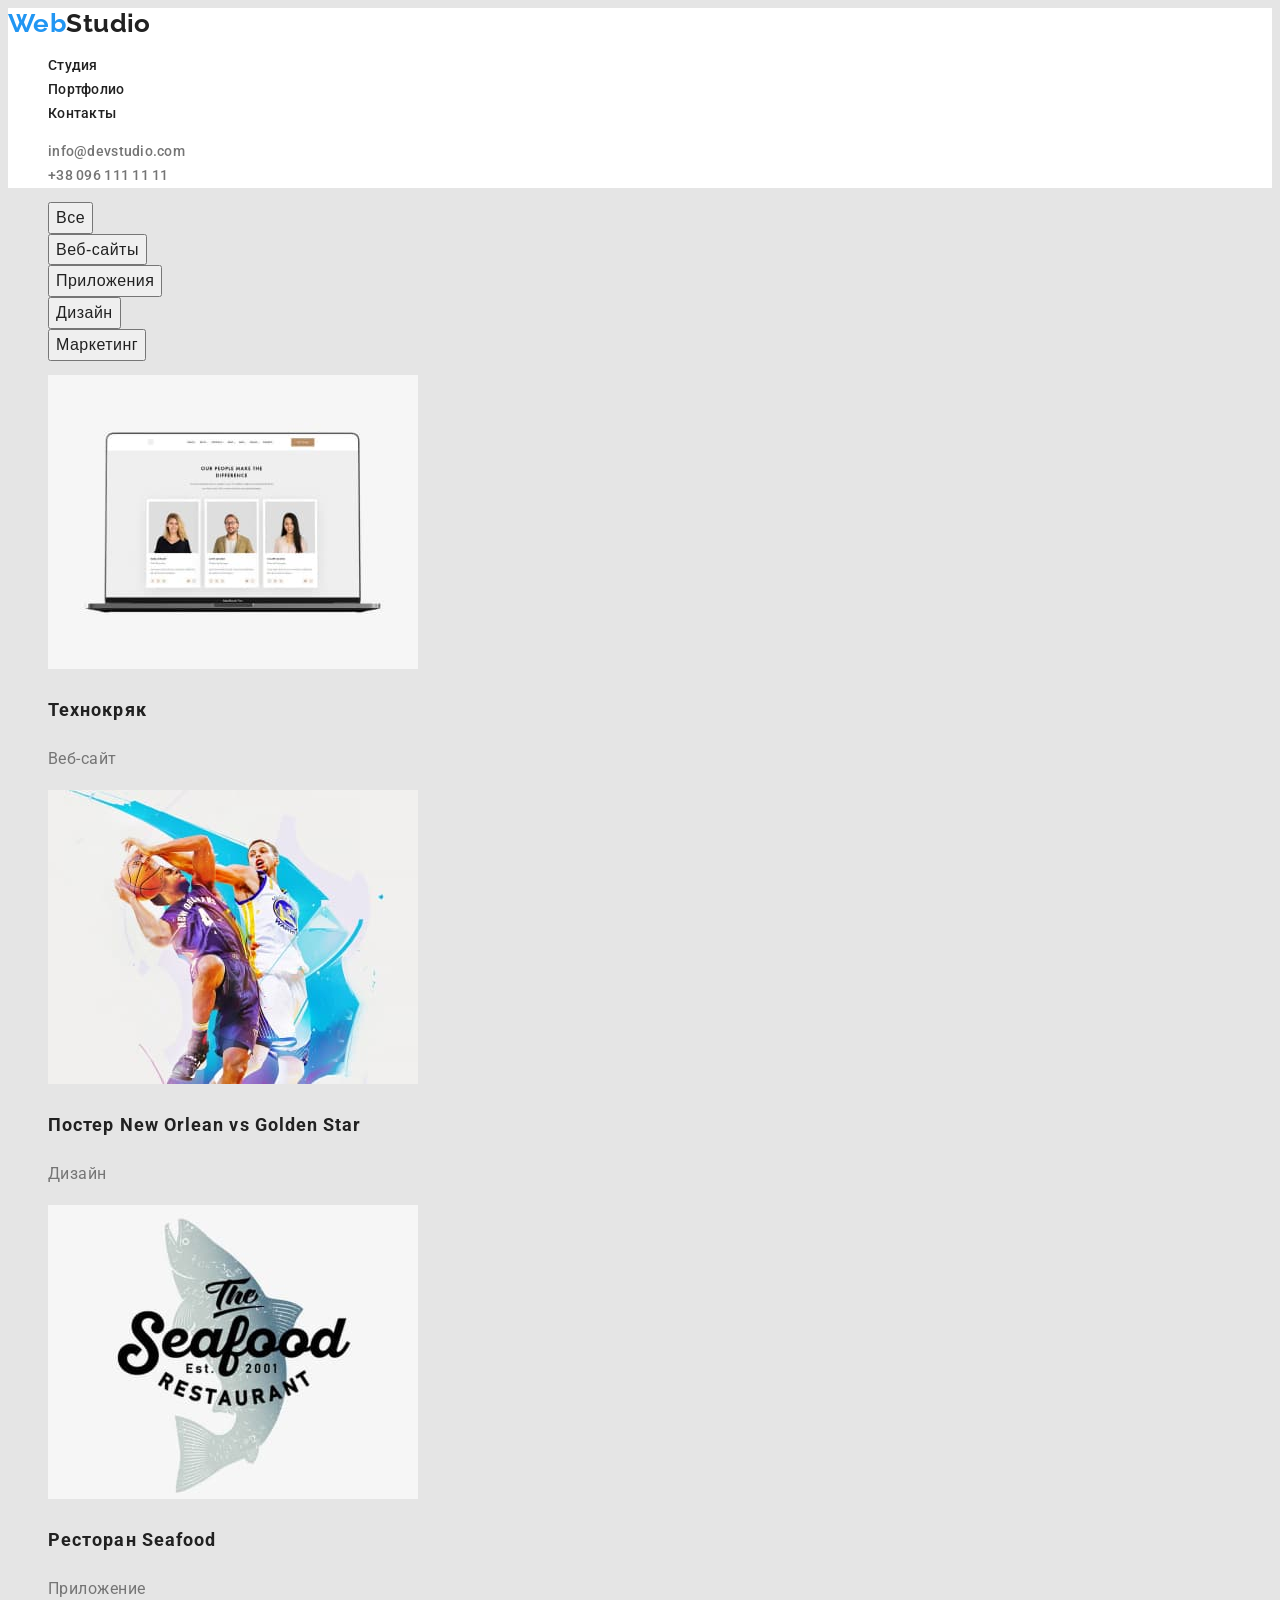
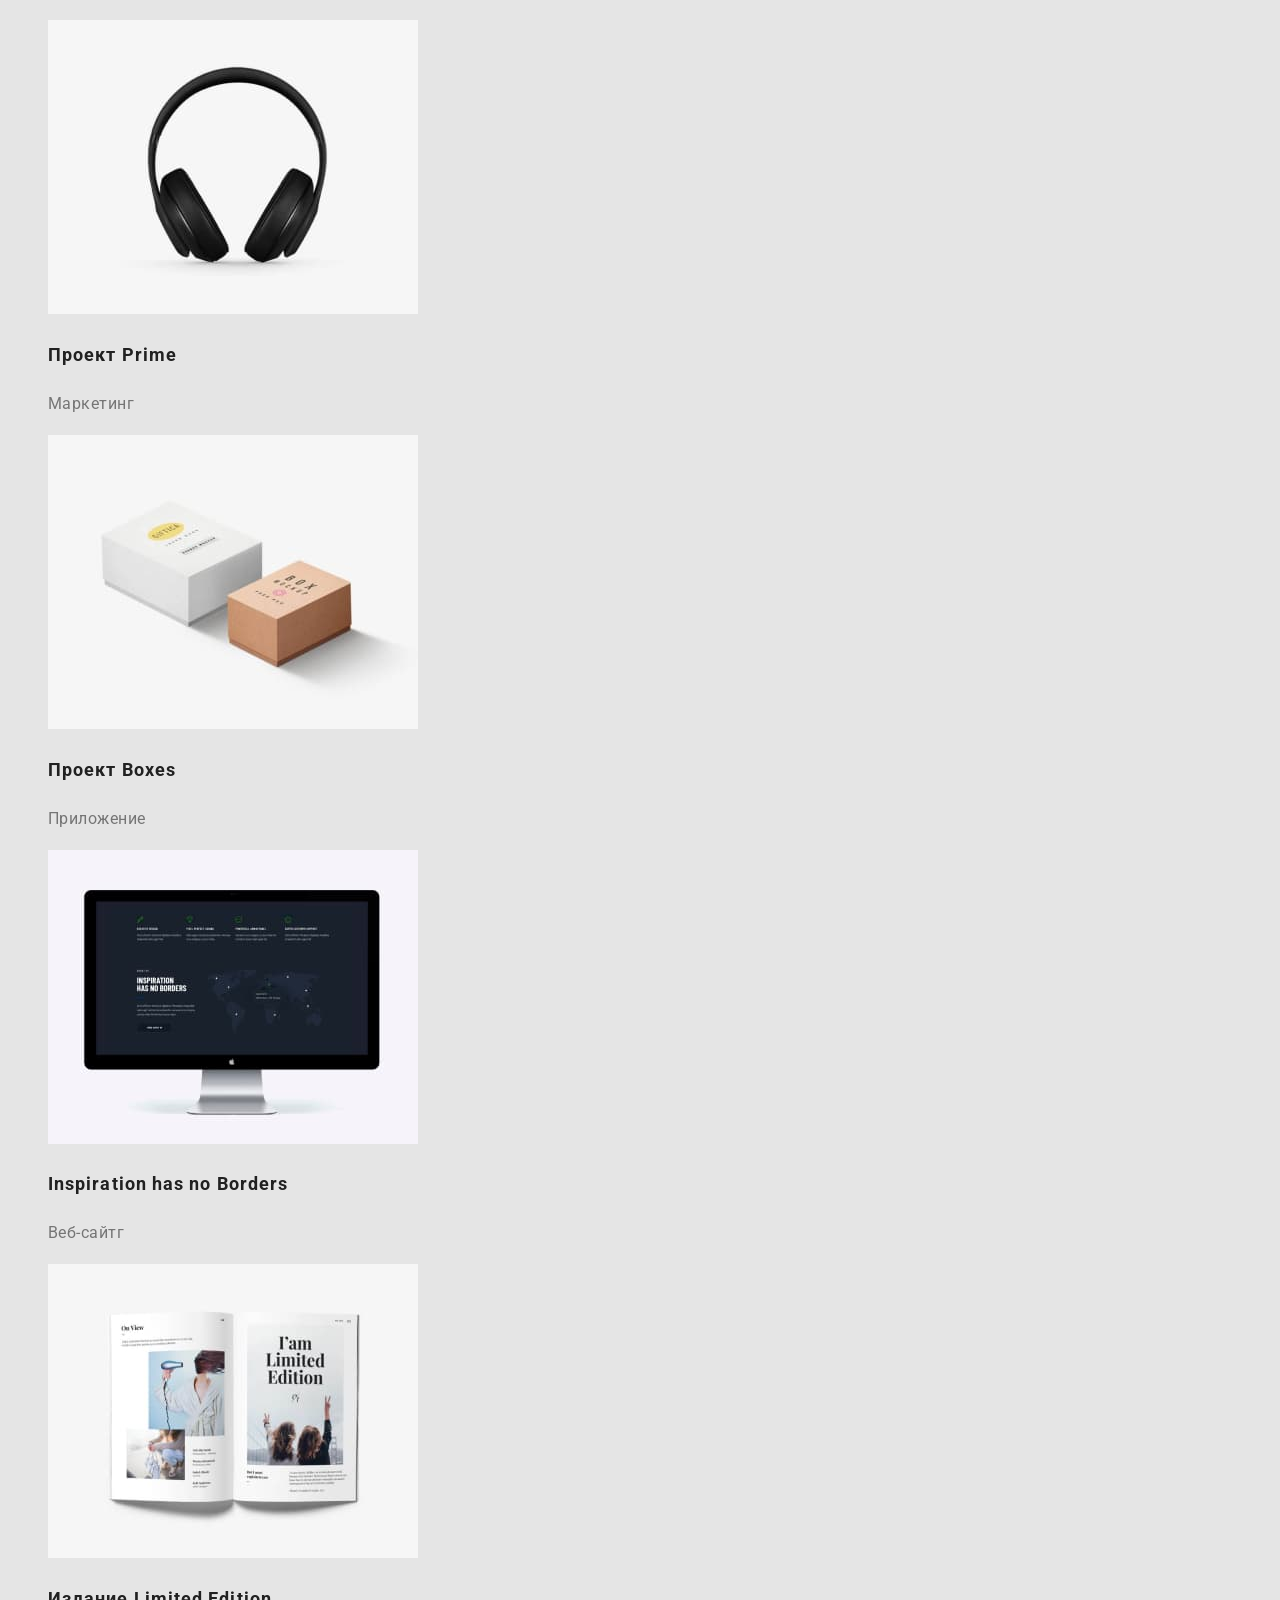
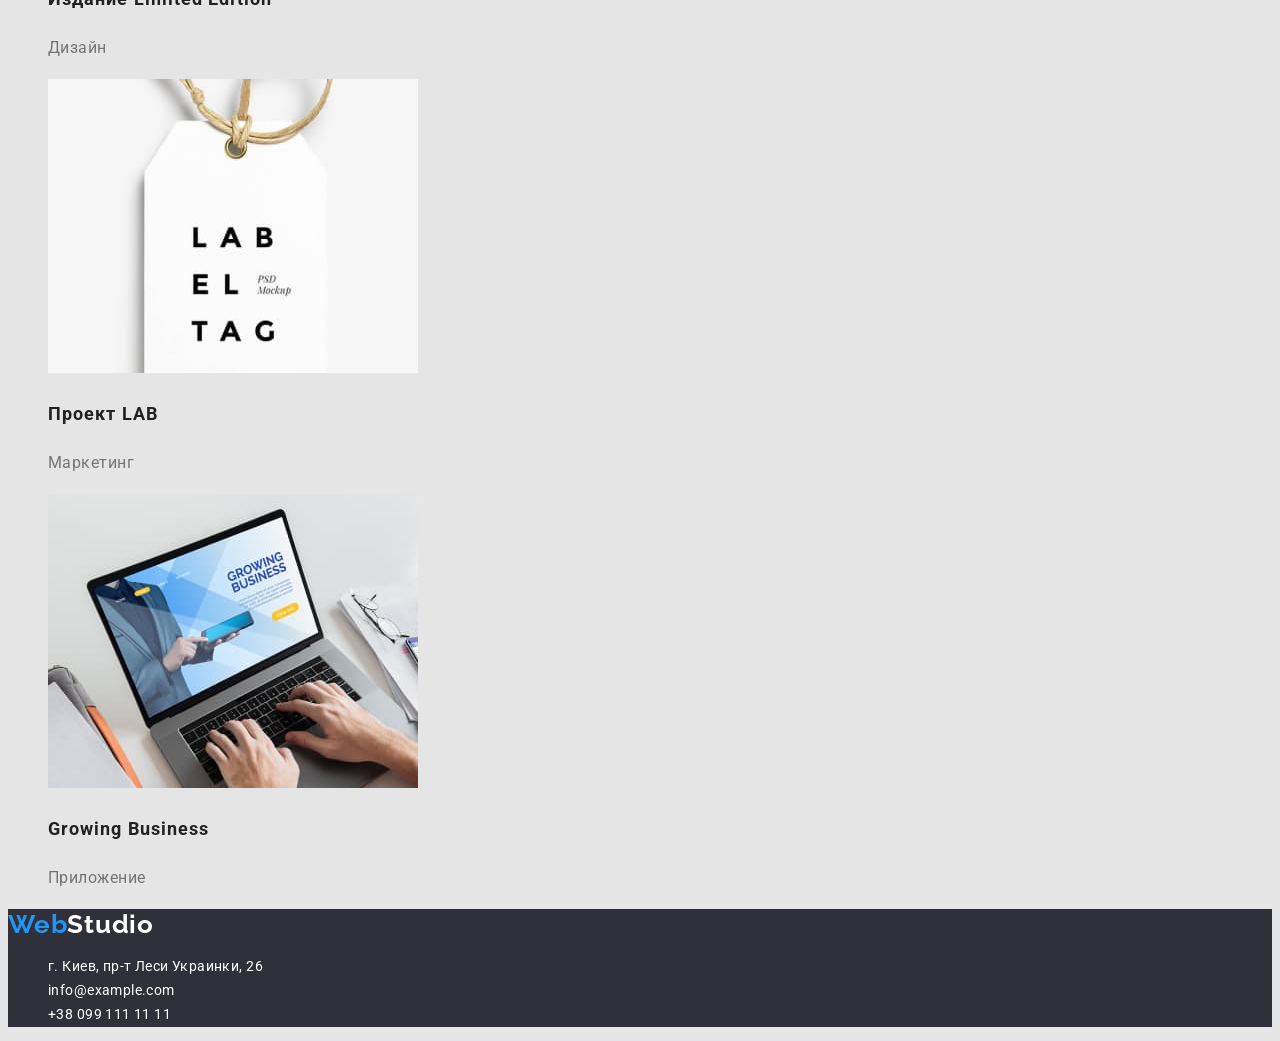
==== portfolio.html @ b5639103 "Add files via upload" ====
<!DOCTYPE html>
<html lang="ru">
    <head>
        <meta charset="UTF-8">
        <meta http-equiv="X-UA-Compatible" content="IE=edge">
        <meta name="viewport" content="width=device-width, initial-scale=1.0">
        <title>Portfolio</title>
        <link rel="preconnect" href="https://fonts.googleapis.com">
        <link rel="preconnect" href="https://fonts.gstatic.com" crossorigin>
        <link href="https://fonts.googleapis.com/css2?family=Raleway:wght@700&family=Roboto:wght@400;500;700;900&display=swap"
            rel="stylesheet">
        <link rel="stylesheet" href="./css/styles.css">
    </head>
    <body>
        <header class="header">
            <a class="header-logo link" href="./index.html" lang="en"><samp class="header-logo-web">Web</samp>Studio</a>
            <nav class="header-nav">
                <ul class="header-list list">
                    <li class="header-item"><a class="header-link link" href="./index.html">Студия</a></li>
                    <li class="header-item"><a class="header-link link" href="./portfolio.html">Портфолио</a></li>
                    <li class="header-item"><a class="header-link link" href="">Контакты</a></li>
                </ul>
            </nav>
            <ul class="list">
                <li><a class="header-address link" href="mailto:info@devstudio.com">info@devstudio.com</a></li>
                <li><a class="header-address link" href="tel:+380961111111">+38 096 111 11 11</a></li>
            </ul>
        </header>
        <main>
            <section class="service-menu">
                <ul class="list">
                    <li>
                        <button  class="service-menu-btm" type="button">Все</button>
                    </li>
                    <li>
                        <button class="service-menu-btm" type="button">Веб-сайты</button>
                    </li>
                    <li>
                        <button class="service-menu-btm" type="button">Приложения</button>
                    </li>
                    <li>
                        <button class="service-menu-btm" type="button">Дизайн</button>
                    </li>
                    <li>
                        <button class="service-menu-btm" type="button">Маркетинг</button>
                    </li>
                </ul>
                <h1 class="all-title">Все</h1>
                <ul class="list">
                    <li>
                        <img src="./images/tehnokriak.jpg" alt="ноутбук" width="370" height="294">
                        <h2 class="all-subtitle">Технокряк</h2>
                        <p class="all-after-subtitle" >Веб-сайт</p>
                    </li>
                    <li>
                        <img src="./images/poster.jpg" alt="два баскетболиста" width="370" height="294">
                        <h2 class="all-subtitle">Постер New Orlean vs Golden Star</h2>
                        <p class="all-after-subtitle" >Дизайн</p>
                    </li>
                    <li>
                        <img src="./images/restoran.jpg" alt="лого ресторана" width="370" height="294">
                        <h2 class="all-subtitle">Ресторан Seafood</h2>
                        <p class="all-after-subtitle" >Приложение</p>
                    </li>
                    <li>
                        <img src="./images/prime.jpg" alt="наушники" width="370" height="294">
                        <h2 class="all-subtitle">Проект Prime</h2>
                        <p class="all-after-subtitle" >Маркетинг</p>
                    </li>
                    <li>
                        <img src="./images/boxes.jpg" alt="коробки" width="370" height="294">
                        <h2 class="all-subtitle">Проект Boxes</h2>
                        <p class="all-after-subtitle" >Приложение</p>
                    </li>
                    <li>
                        <img src="./images/inspiration-has-no-borders.jpg" alt="монитор" width="370" height="294">
                        <h2 class="all-subtitle">Inspiration has no Borders</h2>
                        <p class="all-after-subtitle" >Веб-сайтг</p>
                    </li>
                    <li>
                        <img src="./images/limited-edition.jpg" alt="книга" width="370" height="294">
                        <h2 class="all-subtitle">Издание Limited Edition</h2>
                        <p class="all-after-subtitle" >Дизайн</p>
                    </li>
                    <li>
                        <img src="./images/progect-lab.jpg" alt="лейба" width="370" height="294">
                        <h2 class="all-subtitle">Проект LAB</h2>
                        <p class="all-after-subtitle" >Маркетинг</p>
                    </li>
                    <li>
                        <img src="./images/growing-business.jpg" alt="ноутбук" width="370" height="294">
                        <h2 class="all-subtitle">Growing Business</h2>
                        <p class="all-after-subtitle" >Приложение</p>
                    </li>
                </ul>
            </section>
        </main>
        <footer class="footer-background">
            <a class="footer-logo link" 
            href="./index.html" lang="en"><span class="footer-logo-web">Web</span>Studio
            </a>
            <address>
                <ul class="list">
                    <li>
                        <a class="footer-link link" href="https://goo.gl/maps/EG5BfM6RNB53mgnRA" target="_blank"
                            rel="noopener noreferrer">
                            г. Киев, пр-т Леси Украинки, 26
                        </a>
                    </li>
                    <li>
                        <a class="footer-link link" href="mailto:info@example.com">info@example.com</a>
                    </li>
                    <li>
                        <a class="footer-link link" href="tel:+380991111111">+38 099 111 11 11</a>
                    </li>
                </ul>
            </address>
        </footer>
    </body>
</html>
---- css/styles.css ----
:root {
  --h-color: #212121;
  --paragrapf-color: #757575;
  --accent-color: #2196f3;
}

body {
  font-family: "Roboto", sans-serif;
  background: #e5e5e5;
  font-size: 14px;
  line-height: 1.71;
  letter-spacing: 0.03em;
  color: var(--paragrapf-color);
}

.list {
  list-style: none;
}

.link {
  text-decoration: none;
}

/* header*/

.header {
  background: #ffffff;
}

.header-logo {
  font-family: "Raleway", sans-serif;
  font-weight: bold;
  font-size: 26px;
  line-height: 1.19;
  color: var(--h-color);
}

.header-logo-web {
  font-family: "Raleway", sans-serif;
  font-weight: bold;
  font-size: 26px;
  line-height: 1.19;
  color: var(--accent-color);
}
.header-link {
  font-weight: 500;
  font-size: 14px;
  line-height: 1.14;
  letter-spacing: 0.02em;
  color: var(--h-color);
}
.header-link:hover,
.header-link:focus,
.header-link:active {
  color: var(--accent-color);
}

.header-address {
  font-weight: 500;
  font-size: 14px;
  line-height: 16px;
  letter-spacing: 0.02em;
  color: var(--paragrapf-color);
}

.header-address:hover,
.header-address:focus {
  color: var(--accent-color);
}

/* hero*/

.hero {
  background: #2f303a;
}

.hero-btn {
  font-weight: bold;
  font-size: 16px;
  line-height: 1.88;
  display: flex;
  align-items: center;
  text-align: center;
  letter-spacing: 0.06em;
  color: #ffffff;
  background: #2196f3;
  box-shadow: 0px 4px 4px rgba(0, 0, 0, 0.15);
  border-radius: 4px;
  cursor: pointer;
}

.hero-title {
  font-weight: 900;
  font-size: 44px;
  line-height: 1.36;
  text-align: center;
  letter-spacing: 0.06em;
  text-transform: uppercase;
  color: #ffffff;
}

/*advantage */

.advantage-invisible {
  display: none;
}

.advantage-title {
  font-weight: bold;
  font-size: 14px;
  line-height: 1.14;
  letter-spacing: 0.03em;
  text-transform: uppercase;
  color: var(--h-color);
}
.advantage-after-title {
  font-size: 14px;
  line-height: 24px;
  letter-spacing: 0.03em;
  color: var(--paragrapf-color);
}

/*what-are-we-doing*/

.what-are-we-doing-title {
  font-weight: bold;
  font-size: 36px;
  line-height: 1.17;
  text-align: center;
  letter-spacing: 0.03em;
  color: var(--h-color);
}

/*our_team*/

.our-team {
  background: #f5f4fa;
}

.our-team-title {
  font-weight: bold;
  font-size: 36px;
  line-height: 1.17;
  text-align: center;
  letter-spacing: 0.03em;
  color: var(--h-color);
}

.our-team-subtitle {
  font-weight: 500;
  font-size: 16px;
  line-height: 1.19;
  text-align: center;
  letter-spacing: 0.03em;
  color: var(--h-color);
}
.our-team-after-title {
  font-size: 16px;
  line-height: 1.19;
  text-align: center;
  letter-spacing: 0.03em;
  color: var(--paragrapf-color);
}

/*footer*/

.footer-background {
  background: #2f303a;
}

.footer-logo {
  font-family: "Raleway", sans-serif;
  font-weight: bold;
  font-size: 26px;
  line-height: 1.19;
  letter-spacing: 0.03em;
  color: #ffffff;
}

.footer-logo-web {
  color: var(--accent-color);
}

.footer-link {
  font-style: normal;
  font-size: 14px;
  line-height: 1.71;
  letter-spacing: 0.03em;
  color: #ffffff;
}

.footer-link:hover,
.footer-link:focus {
  color: var(--accent-color);
}

/*portfolio*/

.service-menu-btm {
  font-weight: 500;
  font-size: 16px;
  line-height: 1.62;
  text-align: center;
  letter-spacing: 0.03em;
  color: var(--h-color);
  cursor: pointer;
}

.service-menu-btm:hover,
.service-menu-btm:focus {
  color: #ffffff;
  background: #2196f3;
  box-shadow: 0px 3px 1px rgba(0, 0, 0, 0.1), 0px 1px 2px rgba(0, 0, 0, 0.08),
    0px 2px 2px rgba(0, 0, 0, 0.12);
  border-radius: 4px;
}
.all-title {
  display: none;
}

.all-subtitle {
  font-weight: bold;
  font-size: 18px;
  line-height: 2;
  letter-spacing: 0.06em;
  color: var(--h-color);
}

.all-after-subtitle {
  font-size: 16px;
  line-height: 30px;
  letter-spacing: 0.03em;
  color: var(--paragrapf-color);
}
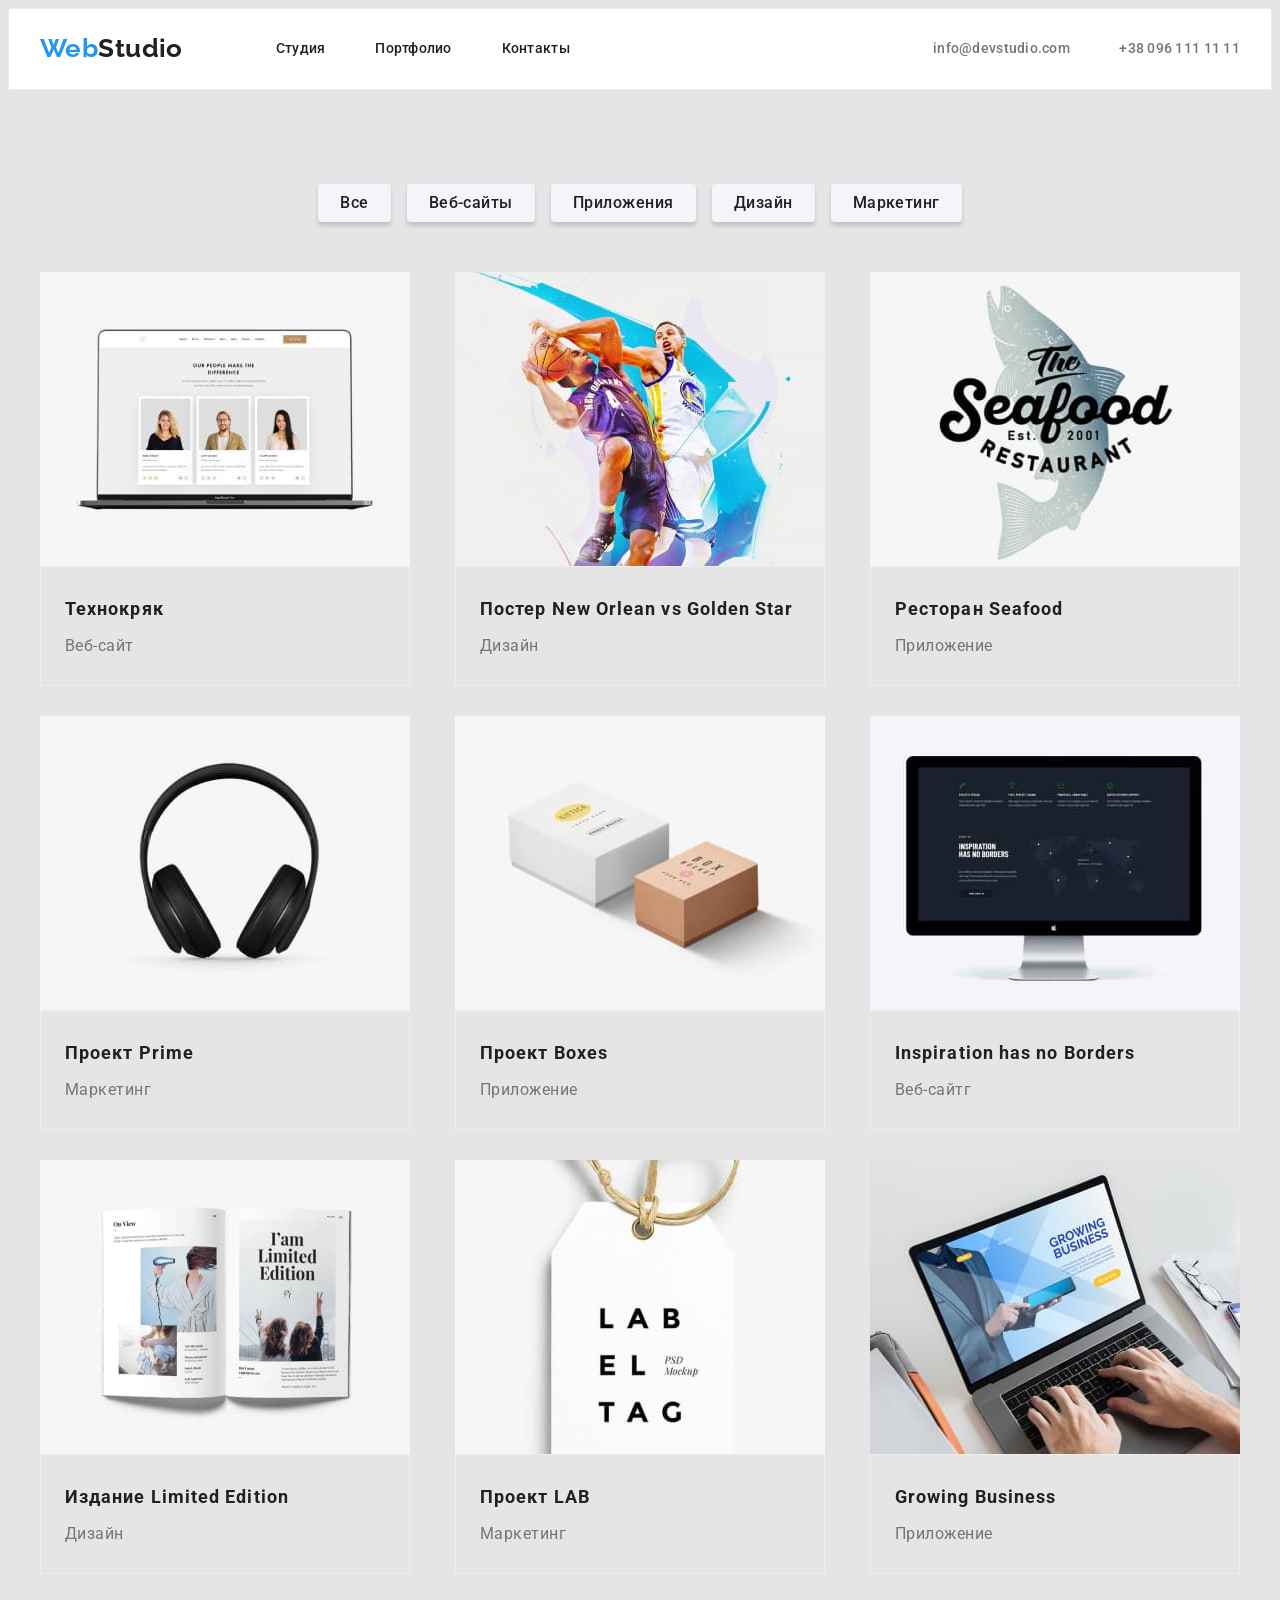
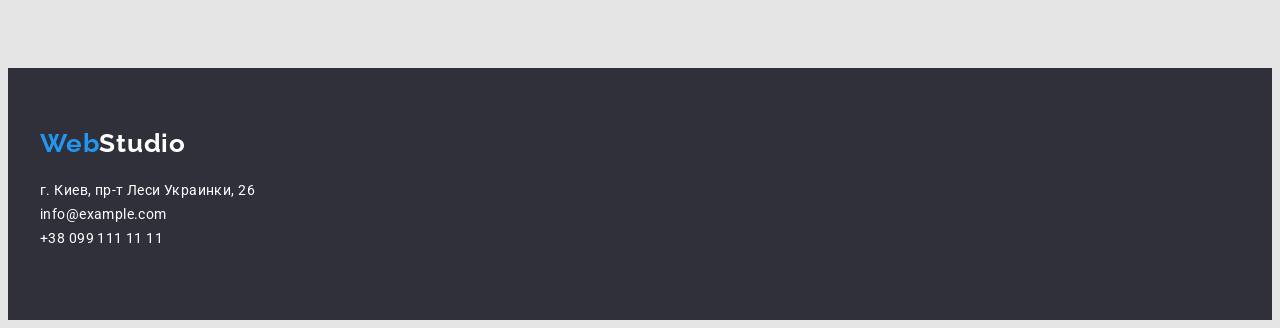
==== commit e380af1c: "dz3" ====
--- a/portfolio.html
+++ b/portfolio.html
@@ -13,94 +13,118 @@
     </head>
     <body>
         <header class="header">
-            <a class="header-logo link" href="./index.html" lang="en"><samp class="header-logo-web">Web</samp>Studio</a>
-            <nav class="header-nav">
-                <ul class="header-list list">
-                    <li class="header-item"><a class="header-link link" href="./index.html">Студия</a></li>
-                    <li class="header-item"><a class="header-link link" href="./portfolio.html">Портфолио</a></li>
-                    <li class="header-item"><a class="header-link link" href="">Контакты</a></li>
-                </ul>
-            </nav>
-            <ul class="list">
-                <li><a class="header-address link" href="mailto:info@devstudio.com">info@devstudio.com</a></li>
-                <li><a class="header-address link" href="tel:+380961111111">+38 096 111 11 11</a></li>
-            </ul>
+            <div class="container header-container">
+                <a class="header-logo link"  href="./index.html" lang="en"><samp class="header-logo-web">Web</samp>Studio</a>
+                <nav class="header-nav"> 
+                    <ul class="header-list list">
+                        <li class="header-item"><a class="header-link link"  href="./index.html">Студия</a></li>
+                        <li class="header-item"><a class="header-link link"  href="./portfolio.html">Портфолио</a></li>
+                        <li class="header-item"><a class="header-link link"  href="">Контакты</a></li>
+                    </ul>
+                </nav>
+                <div class="header-connect">
+                    <ul class="header-list list">
+                        <li class="address-item"><a class="header-address link"  href="mailto:info@devstudio.com">info@devstudio.com</a></li>
+                        <li class="address-item"><a class="header-address link"  href="tel:+380961111111">+38 096 111 11 11</a></li>
+                    </ul>
+                </div>
+            </div>
         </header>
         <main>
             <section class="service-menu">
-                <ul class="list">
-                    <li>
-                        <button  class="service-menu-btm" type="button">Все</button>
-                    </li>
-                    <li>
-                        <button class="service-menu-btm" type="button">Веб-сайты</button>
-                    </li>
-                    <li>
-                        <button class="service-menu-btm" type="button">Приложения</button>
-                    </li>
-                    <li>
-                        <button class="service-menu-btm" type="button">Дизайн</button>
-                    </li>
-                    <li>
-                        <button class="service-menu-btm" type="button">Маркетинг</button>
-                    </li>
-                </ul>
-                <h1 class="all-title">Все</h1>
-                <ul class="list">
-                    <li>
-                        <img src="./images/tehnokriak.jpg" alt="ноутбук" width="370" height="294">
-                        <h2 class="all-subtitle">Технокряк</h2>
-                        <p class="all-after-subtitle" >Веб-сайт</p>
-                    </li>
-                    <li>
-                        <img src="./images/poster.jpg" alt="два баскетболиста" width="370" height="294">
-                        <h2 class="all-subtitle">Постер New Orlean vs Golden Star</h2>
-                        <p class="all-after-subtitle" >Дизайн</p>
-                    </li>
-                    <li>
-                        <img src="./images/restoran.jpg" alt="лого ресторана" width="370" height="294">
-                        <h2 class="all-subtitle">Ресторан Seafood</h2>
-                        <p class="all-after-subtitle" >Приложение</p>
-                    </li>
-                    <li>
-                        <img src="./images/prime.jpg" alt="наушники" width="370" height="294">
-                        <h2 class="all-subtitle">Проект Prime</h2>
-                        <p class="all-after-subtitle" >Маркетинг</p>
-                    </li>
-                    <li>
-                        <img src="./images/boxes.jpg" alt="коробки" width="370" height="294">
-                        <h2 class="all-subtitle">Проект Boxes</h2>
-                        <p class="all-after-subtitle" >Приложение</p>
-                    </li>
-                    <li>
-                        <img src="./images/inspiration-has-no-borders.jpg" alt="монитор" width="370" height="294">
-                        <h2 class="all-subtitle">Inspiration has no Borders</h2>
-                        <p class="all-after-subtitle" >Веб-сайтг</p>
-                    </li>
-                    <li>
-                        <img src="./images/limited-edition.jpg" alt="книга" width="370" height="294">
-                        <h2 class="all-subtitle">Издание Limited Edition</h2>
-                        <p class="all-after-subtitle" >Дизайн</p>
-                    </li>
-                    <li>
-                        <img src="./images/progect-lab.jpg" alt="лейба" width="370" height="294">
-                        <h2 class="all-subtitle">Проект LAB</h2>
-                        <p class="all-after-subtitle" >Маркетинг</p>
-                    </li>
-                    <li>
-                        <img src="./images/growing-business.jpg" alt="ноутбук" width="370" height="294">
-                        <h2 class="all-subtitle">Growing Business</h2>
-                        <p class="all-after-subtitle" >Приложение</p>
-                    </li>
-                </ul>
+                <div class="container">
+                    <ul class="list list-menu">
+                        <li >
+                            <button  class="service-menu-btm" type="button">Все</button>
+                        </li>
+                        <li>
+                            <button class="service-menu-btm" type="button">Веб-сайты</button>
+                        </li>
+                        <li>
+                            <button class="service-menu-btm" type="button">Приложения</button>
+                        </li>
+                        <li>
+                            <button class="service-menu-btm" type="button">Дизайн</button>
+                        </li>
+                        <li>
+                            <button class="service-menu-btm" type="button">Маркетинг</button>
+                        </li>
+                    </ul>
+                    <h1 class="all-title">Все</h1>
+                    <ul class="list list-all-item">
+                        <li class="all-title-item" >
+                            <img src="./images/tehnokriak.jpg" alt="ноутбук" width="370" height="294">
+                            <div class="container-item">
+                                <h2 class="all-subtitle">Технокряк</h2>
+                                <p class="all-after-subtitle" >Веб-сайт</p>
+                            </div>
+                        </li>
+                        <li class="all-title-item">
+                            <img src="./images/poster.jpg" alt="два баскетболиста" width="370" height="294">
+                            <div class="container-item">
+                                <h2 class="all-subtitle">Постер New Orlean vs Golden Star</h2>
+                                <p class="all-after-subtitle" >Дизайн</p>
+                            </div>
+                        </li>
+                        <li class="all-title-item">
+                            <img src="./images/restoran.jpg" alt="лого ресторана" width="370" height="294">
+                            <div class="container-item">
+                                <h2 class="all-subtitle">Ресторан Seafood</h2>
+                                <p class="all-after-subtitle" >Приложение</p>
+                            </div>
+                        </li>
+                        <li class="all-title-item">
+                            <img src="./images/prime.jpg" alt="наушники" width="370" height="294">
+                            <div class="container-item">
+                                <h2 class="all-subtitle">Проект Prime</h2>
+                                <p class="all-after-subtitle" >Маркетинг</p>
+                            </div>
+                        </li>
+                        <li class="all-title-item">
+                            <img src="./images/boxes.jpg" alt="коробки" width="370" height="294">
+                            <div class="container-item"> 
+                                <h2 class="all-subtitle">Проект Boxes</h2>
+                                <p class="all-after-subtitle" >Приложение</p>
+                            </div>
+                        </li>
+                        <li class="all-title-item">
+                            <img src="./images/inspiration-has-no-borders.jpg" alt="монитор" width="370" height="294">
+                            <div class="container-item">
+                                <h2 class="all-subtitle">Inspiration has no Borders</h2>
+                                <p class="all-after-subtitle" >Веб-сайтг</p>
+                            </div>
+                        </li>
+                        <li class="all-title-item">
+                            <img src="./images/limited-edition.jpg" alt="книга" width="370" height="294">
+                            <div class="container-item">
+                                <h2 class="all-subtitle">Издание Limited Edition</h2>
+                                <p class="all-after-subtitle" >Дизайн</p>
+                            </div>
+                        </li>
+                        <li class="all-title-item">
+                            <img src="./images/progect-lab.jpg" alt="лейба" width="370" height="294">
+                            <div class="container-item">
+                                <h2 class="all-subtitle">Проект LAB</h2>
+                                <p class="all-after-subtitle" >Маркетинг</p>
+                            </div>
+                        </li>
+                        <li class="all-title-item">
+                            <img src="./images/growing-business.jpg" alt="ноутбук" width="370" height="294">
+                            <div class="container-item">
+                                <h2 class="all-subtitle">Growing Business</h2>
+                                <p class="all-after-subtitle" >Приложение</p>
+                             </div>
+                        </li>
+                    </ul>
+                </div>
             </section>
         </main>
-        <footer class="footer-background">
-            <a class="footer-logo link" 
-            href="./index.html" lang="en"><span class="footer-logo-web">Web</span>Studio
+    <footer class="footer-background">
+        <div class="container">
+            <a class="footer-logo link" href="./index.html" lang="en"><span class="footer-logo-web">Web</span>Studio
             </a>
             <address>
-                <ul class="list">
+                <ul class=" address-list list">
                     <li>
                         <a class="footer-link link" href="https://goo.gl/maps/EG5BfM6RNB53mgnRA" target="_blank"
                             rel="noopener noreferrer">
@@ -115,6 +139,7 @@
                     </li>
                 </ul>
             </address>
-        </footer>
+        </div>
+    </footer>
     </body>
 </html>
--- a/css/styles.css
+++ b/css/styles.css
@@ -1,142 +1,260 @@
 :root {
-  --h-color: #212121;
-  --paragrapf-color: #757575;
-  --accent-color: #2196f3;
-}
-
+    --h-color: #212121;
+    --paragrapf-color: #757575;
+    --accent-color: #2196f3;
+}
+
+h1, h2, h3, h4, h5, h6 {
+        padding: 0;
+    margin: 0;
+} 
+p {
+     margin: 0;
+    padding: 0;
+}
+
+
+
+ul {
+    margin: 0;
+    padding: 0;
+}
+button {
+cursor: pointer;
+  padding: 0;
+  border: none;
+  font: inherit;
+  color: inherit;
+  background-color: transparent;
+  }
+
+img {
+    display: block;
+}
 body {
-  font-family: "Roboto", sans-serif;
-  background: #e5e5e5;
-  font-size: 14px;
-  line-height: 1.71;
-  letter-spacing: 0.03em;
-  color: var(--paragrapf-color);
+    font-family: "Roboto", sans-serif;
+    background: #e5e5e5;
+    font-size: 14px;
+    line-height: 1.71;
+    letter-spacing: 0.03em;
+    color: var(--paragrapf-color);
 }
 
 .list {
-  list-style: none;
+    list-style: none;
 }
 
 .link {
-  text-decoration: none;
-}
-
+    text-decoration: none;
+}
+
+.container {
+    width: 1200px;
+    padding-left: 15px;
+    padding-right: 15px;
+    margin:  0 auto;
+    
+}
+section {
+    padding-top: 94px;
+    padding-bottom: 94px;
+}
 /* header*/
+.header-item {
+    display: block;
+}
 
 .header {
-  background: #ffffff;
-}
+    background: #ffffff;
+    border: 1px solid #ECECEC;
+    }
+
+.header-container {
+    display: flex;
+    align-items: center;
+}
+
+.header-connect {
+    margin-left: auto;
+    min-width: 307px;
+    justify-content: space-between;
+}
+
+.header-nav {
+    min-width: 294px;
+    justify-content: space-between;
+    margin-left: 93px;
+}
+
+.header-list {
+display: flex;
+justify-content: space-between;
+    }
 
 .header-logo {
-  font-family: "Raleway", sans-serif;
-  font-weight: bold;
-  font-size: 26px;
-  line-height: 1.19;
-  color: var(--h-color);
+    font-family: "Raleway", sans-serif;
+    font-weight: bold;
+    font-size: 26px;
+    line-height: 1.19;
+    color: var(--h-color);
+    padding-bottom: 25px;
+    padding-top: 24px;
 }
 
 .header-logo-web {
-  font-family: "Raleway", sans-serif;
-  font-weight: bold;
-  font-size: 26px;
-  line-height: 1.19;
-  color: var(--accent-color);
+    font-family: "Raleway", sans-serif;
+    font-weight: bold;
+    font-size: 26px;
+    line-height: 1.19;
+    color: var(--accent-color);
 }
 .header-link {
-  font-weight: 500;
-  font-size: 14px;
-  line-height: 1.14;
-  letter-spacing: 0.02em;
-  color: var(--h-color);
+    font-weight: 500;
+    font-size: 14px;
+    line-height: 1.14;
+    letter-spacing: 0.02em;
+    color: var(--h-color);
 }
 .header-link:hover,
 .header-link:focus,
 .header-link:active {
-  color: var(--accent-color);
+    color: var(--accent-color);
 }
 
 .header-address {
-  font-weight: 500;
-  font-size: 14px;
-  line-height: 16px;
-  letter-spacing: 0.02em;
-  color: var(--paragrapf-color);
+    font-weight: 500;
+    font-size: 14px;
+    line-height: 16px;
+    letter-spacing: 0.02em;
+    color: var(--paragrapf-color);
 }
 
 .header-address:hover,
 .header-address:focus {
-  color: var(--accent-color);
+    color: var(--accent-color);
 }
 
 /* hero*/
 
 .hero {
   background: #2f303a;
-}
-
-.hero-btn {
-  font-weight: bold;
-  font-size: 16px;
-  line-height: 1.88;
-  display: flex;
-  align-items: center;
-  text-align: center;
-  letter-spacing: 0.06em;
-  color: #ffffff;
-  background: #2196f3;
-  box-shadow: 0px 4px 4px rgba(0, 0, 0, 0.15);
-  border-radius: 4px;
-  cursor: pointer;
-}
+   }
+
+.container-btn {
+   display: flex;
+   align-items: center;
+   padding-bottom: 210px;
+  justify-content: space-around;
+ }
+
+button {
+    font-weight: bold;
+    font-size: 16px;
+    line-height: 1.88;
+    letter-spacing: 0.06em;
+    color: #ffffff;
+    background: #2196f3;
+    box-shadow: 0px 4px 4px rgba(0, 0, 0, 0.15);
+    border-radius: 4px;
+    padding: 10px 32px 10px 32px;
+    }
+   
+  .hero-btm {
+      padding-top: 210px;
+  }
 
 .hero-title {
-  font-weight: 900;
-  font-size: 44px;
-  line-height: 1.36;
-  text-align: center;
-  letter-spacing: 0.06em;
-  text-transform: uppercase;
-  color: #ffffff;
-}
-
-/*advantage */
+    font-weight: 900;
+    font-size: 44px;
+    line-height: 1.36;
+    text-align: center;
+    letter-spacing: 0.06em;
+    text-transform: uppercase;
+    color: #ffffff;
+    padding-top: 200px;
+    padding-left:  252px ;
+    margin-bottom: 30px;
+    padding-right:   252px;
+     }
+
+
+/*advantage */ 
+
+.advantage-list {
+    display: flex;
+    margin-bottom: 94px;
+    justify-content: space-between;
+ }
+
+
 
 .advantage-invisible {
-  display: none;
+    display: none;
+    justify-content: space-between;
+    margin-left: 8px;
 }
 
 .advantage-title {
-  font-weight: bold;
-  font-size: 14px;
-  line-height: 1.14;
-  letter-spacing: 0.03em;
-  text-transform: uppercase;
-  color: var(--h-color);
-}
+    font-weight: bold;
+    font-size: 14px;
+    line-height: 1.14;
+    letter-spacing: 0.03em;
+    text-transform: uppercase;
+    color: var(--h-color);
+    margin-bottom: 10px;
+    }
 .advantage-after-title {
-  font-size: 14px;
-  line-height: 24px;
-  letter-spacing: 0.03em;
-  color: var(--paragrapf-color);
-}
+    font-size: 14px;
+    line-height: 24px;
+    letter-spacing: 0.03em;
+    color: var(--paragrapf-color);
+    max-width: 270px;
+    }
 
 /*what-are-we-doing*/
 
 .what-are-we-doing-title {
-  font-weight: bold;
-  font-size: 36px;
-  line-height: 1.17;
-  text-align: center;
-  letter-spacing: 0.03em;
-  color: var(--h-color);
-}
+    font-weight: bold;
+    font-size: 36px;
+    line-height: 1.17;
+    text-align: center;
+    letter-spacing: 0.03em;
+    color: var(--h-color);
+    margin-bottom:50px;
+   
+}
+
+.what-are-we-doing-list {
+    display: flex;
+   
+  }
+  .doing-list:not(:last-child) {
+       margin-right: 30px;
+  }
 
 /*our_team*/
+
+.container-our-teame {
+    display: flex;
+    flex-direction: column;
+    align-items: stretch;
+    padding-bottom: 30px;
+    padding-top: 30px;
+    box-shadow: 0px 1px 3px rgba(0, 0, 0, 0.12), 0px 1px 1px rgba(0, 0, 0, 0.14), 0px 2px 1px rgba(0, 0, 0, 0.2);
+    border-radius: 0px 0px 4px 4px  
+}
+
 
 .our-team {
   background: #f5f4fa;
 }
 
+.our-team-list {
+    display: flex;
+}
+.team-list:not(:last-child){
+    margin-right: 30px;
+}
 .our-team-title {
   font-weight: bold;
   font-size: 36px;
@@ -144,7 +262,8 @@
   text-align: center;
   letter-spacing: 0.03em;
   color: var(--h-color);
-}
+  margin-bottom: 50px;
+    }
 
 .our-team-subtitle {
   font-weight: 500;
@@ -153,6 +272,8 @@
   text-align: center;
   letter-spacing: 0.03em;
   color: var(--h-color);
+  margin-bottom: 10px;
+ 
 }
 .our-team-after-title {
   font-size: 16px;
@@ -160,7 +281,7 @@
   text-align: center;
   letter-spacing: 0.03em;
   color: var(--paragrapf-color);
-}
+  }
 
 /*footer*/
 
@@ -168,42 +289,97 @@
   background: #2f303a;
 }
 
+.address-list {
+    margin-top: 20px;
+    padding-bottom: 60px;
+    min-height: 81px;
+    display: flex;
+    flex-direction: column;
+    align-content: space-between;
+    
+    
+}
+
 .footer-logo {
-  font-family: "Raleway", sans-serif;
-  font-weight: bold;
-  font-size: 26px;
-  line-height: 1.19;
-  letter-spacing: 0.03em;
-  color: #ffffff;
-}
+    font-family: "Raleway", sans-serif;
+    font-weight: bold;
+    font-size: 26px;
+    line-height: 1.19;
+    letter-spacing: 0.03em;
+    color: #ffffff;
+    display: flex;
+    padding-top: 60px;
+  }
 
 .footer-logo-web {
-  color: var(--accent-color);
+    color: var(--accent-color);
 }
 
 .footer-link {
-  font-style: normal;
-  font-size: 14px;
-  line-height: 1.71;
-  letter-spacing: 0.03em;
-  color: #ffffff;
+    font-style: normal;
+    font-size: 14px;
+    line-height: 1.71;
+    letter-spacing: 0.03em;
+    color: #ffffff;
 }
 
 .footer-link:hover,
 .footer-link:focus {
-  color: var(--accent-color);
+    color: var(--accent-color);
 }
 
 /*portfolio*/
 
+
+.all-title-item:not(:nth-child(3n)) {
+    margin-right: 45px;
+    
+}
+.all-title-item {
+    flex-basis: calc( 100% / 3 - 30px);
+}
+.container-item {
+    display: flex;
+    flex-direction: column;
+    padding: 24px 24px 24px 24px;
+    border: 1px solid #EEEEEE;
+    margin-bottom: 30px
+   
+}
+
+.list-menu {
+    display: flex;
+    margin-bottom: 50px;
+    justify-content: center;
+    
+}
+
 .service-menu-btm {
-  font-weight: 500;
-  font-size: 16px;
-  line-height: 1.62;
-  text-align: center;
-  letter-spacing: 0.03em;
-  color: var(--h-color);
-  cursor: pointer;
+    font-weight: 500;
+    font-size: 16px;
+    line-height: 1.62;
+    text-align: center;
+    letter-spacing: 0.03em;
+    color: var(--h-color);
+    cursor: pointer;
+    margin: 0 8px;
+    background: #F5F4FA;
+    border-radius: 4px;  
+    padding: 6px 22px 6px 22px ;
+}
+.list-all-item {
+    display: flex;
+    flex-wrap: wrap;
+    margin-bottom: -30px;
+      }
+
+.all-after-subtitle {
+    margin-top: 4px;
+    
+}
+
+.all-subtitle {
+    
 }
 
 .service-menu-btm:hover,
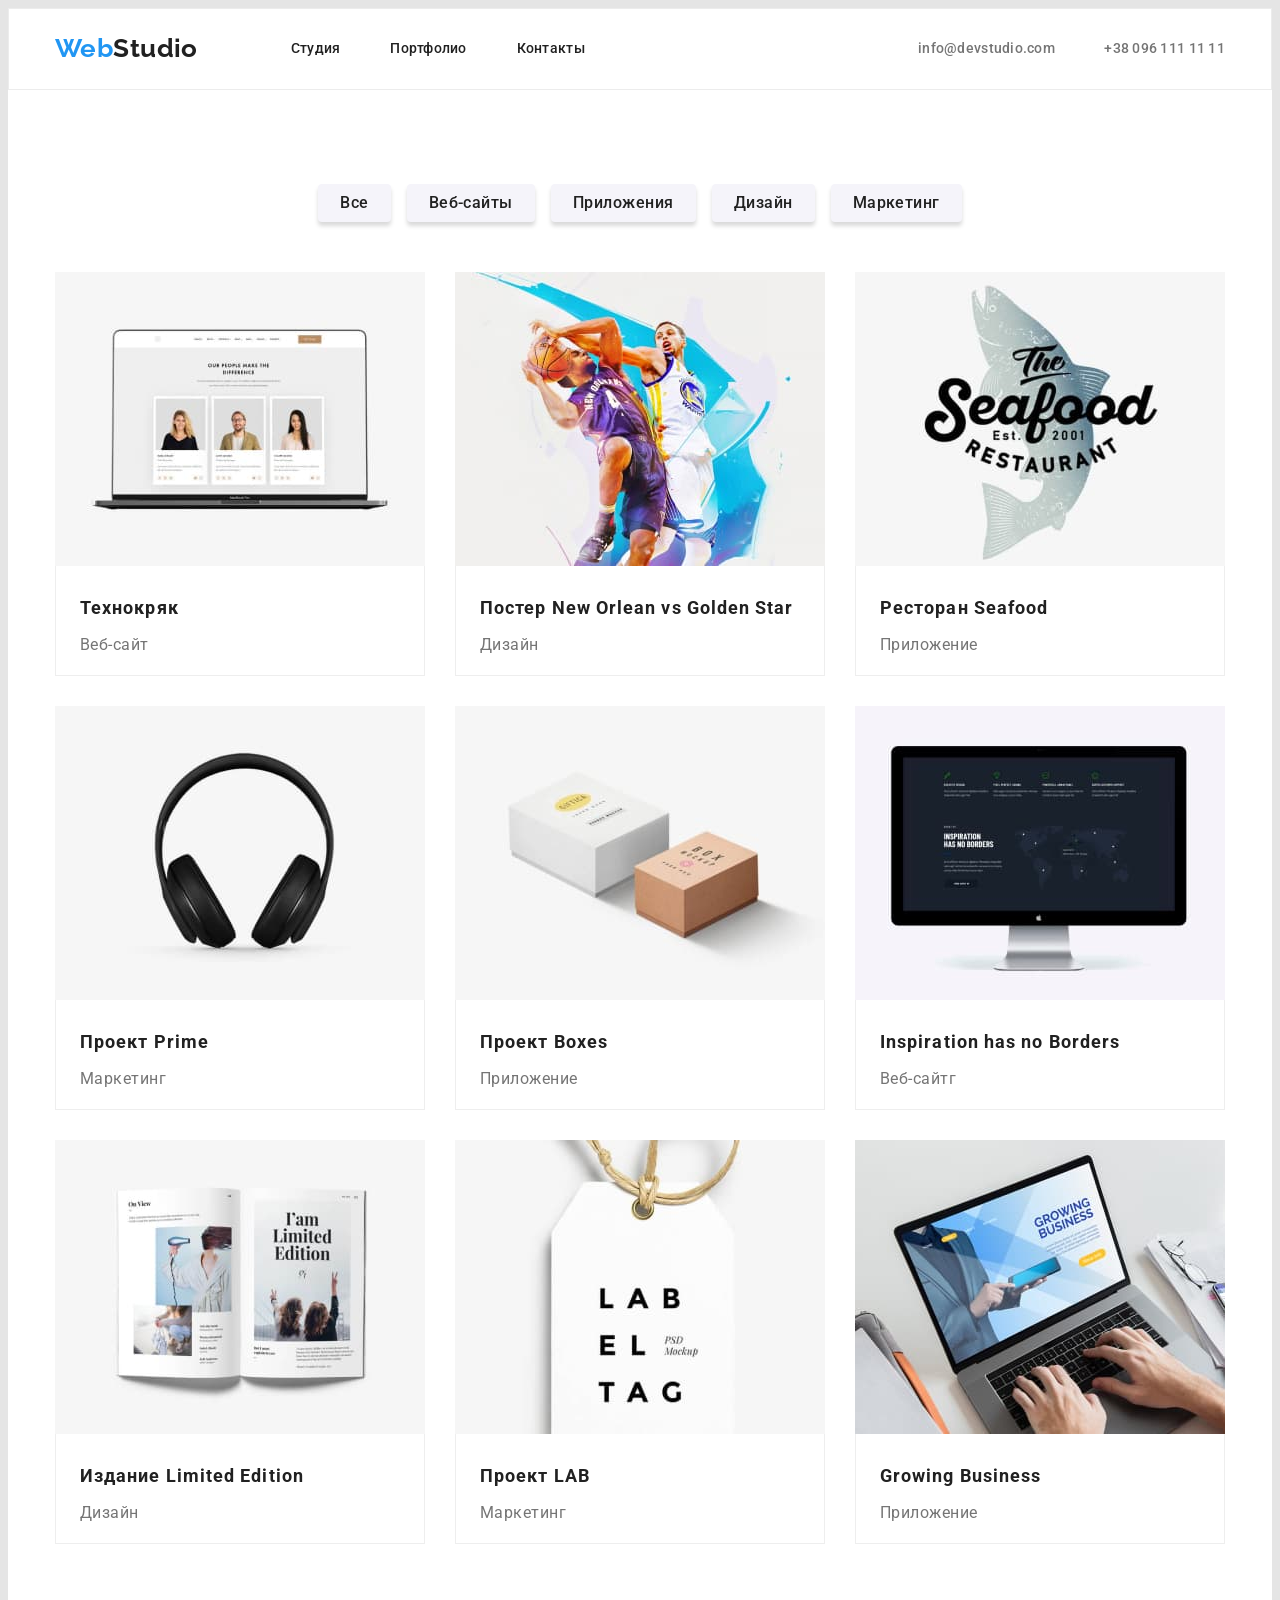
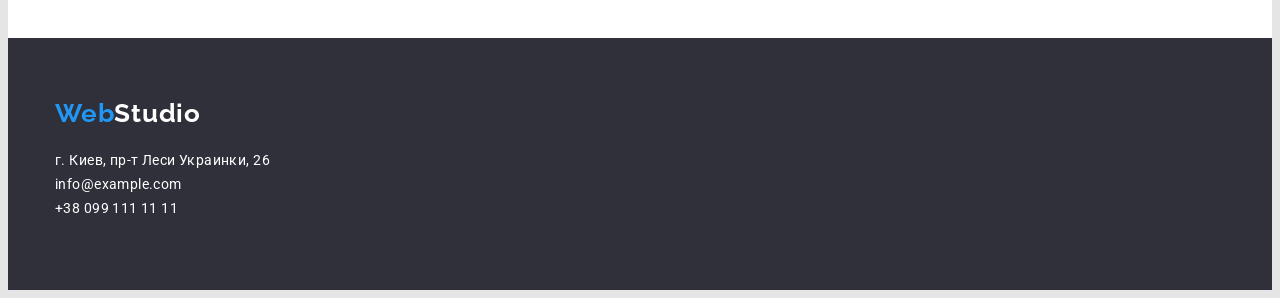
==== commit d4797334: "change dz" ====
--- a/portfolio.html
+++ b/portfolio.html
@@ -120,13 +120,16 @@
             </section>
         </main>
     <footer class="footer-background">
-        <div class="container">
-            <a class="footer-logo link" href="./index.html" lang="en"><span class="footer-logo-web">Web</span>Studio
+        <div class="container footer-container">
+            <a class="footer-logo link" 
+            href="./index.html" lang="en"><span class="footer-logo-web">Web</span>Studio
             </a>
             <address>
-                <ul class=" address-list list">
+                <ul class="address-list list">
                     <li>
-                        <a class="footer-link link" href="https://goo.gl/maps/EG5BfM6RNB53mgnRA" target="_blank"
+                        <a class="footer-link link"
+                            href="https://goo.gl/maps/EG5BfM6RNB53mgnRA" 
+                            target="_blank"
                             rel="noopener noreferrer">
                             г. Киев, пр-т Леси Украинки, 26
                         </a>
--- a/css/styles.css
+++ b/css/styles.css
@@ -1,259 +1,264 @@
 :root {
-    --h-color: #212121;
-    --paragrapf-color: #757575;
-    --accent-color: #2196f3;
-}
-
-h1, h2, h3, h4, h5, h6 {
-        padding: 0;
-    margin: 0;
-} 
+  --h-color: #212121;
+  --paragrapf-color: #757575;
+  --accent-color: #2196f3;
+  --background-color: #ffffff;
+}
+
+h1,
+h2,
+h3,
+h4,
+h5,
+h6 {
+  padding: 0;
+  margin: 0;
+}
 p {
-     margin: 0;
-    padding: 0;
-}
-
-
+  margin: 0;
+  padding: 0;
+}
 
 ul {
-    margin: 0;
-    padding: 0;
+  margin: 0;
+  padding: 0;
 }
 button {
-cursor: pointer;
+  cursor: pointer;
   padding: 0;
   border: none;
   font: inherit;
   color: inherit;
   background-color: transparent;
-  }
+}
 
 img {
-    display: block;
+  display: block;
 }
 body {
-    font-family: "Roboto", sans-serif;
-    background: #e5e5e5;
-    font-size: 14px;
-    line-height: 1.71;
-    letter-spacing: 0.03em;
-    color: var(--paragrapf-color);
+  font-family: "Roboto", sans-serif;
+  background: #e5e5e5;
+  font-size: 14px;
+  line-height: 1.71;
+  letter-spacing: 0.03em;
+  color: var(--paragrapf-color);
 }
 
 .list {
-    list-style: none;
+  list-style: none;
 }
 
 .link {
-    text-decoration: none;
+  text-decoration: none;
 }
 
 .container {
-    width: 1200px;
-    padding-left: 15px;
-    padding-right: 15px;
-    margin:  0 auto;
-    
+  width: 1200px;
+  padding-left: 15px;
+  padding-right: 15px;
+  margin: 0 auto;
+  box-sizing: border-box;
 }
 section {
-    padding-top: 94px;
-    padding-bottom: 94px;
+  padding-top: 94px;
+  padding-bottom: 94px;
 }
 /* header*/
 .header-item {
-    display: block;
+  display: block;
+  box-sizing: border-box;
 }
 
 .header {
-    background: #ffffff;
-    border: 1px solid #ECECEC;
-    }
+  background: var(--background-color);
+  border: 1px solid #ececec;
+}
 
 .header-container {
-    display: flex;
-    align-items: center;
+  display: flex;
+  align-items: center;
 }
 
 .header-connect {
-    margin-left: auto;
-    min-width: 307px;
-    justify-content: space-between;
+  margin-left: auto;
+  min-width: 307px;
+  justify-content: space-between;
 }
 
 .header-nav {
-    min-width: 294px;
-    justify-content: space-between;
-    margin-left: 93px;
+  min-width: 294px;
+  justify-content: space-between;
+  margin-left: 93px;
 }
 
 .header-list {
-display: flex;
-justify-content: space-between;
-    }
+  display: flex;
+  justify-content: space-between;
+}
 
 .header-logo {
-    font-family: "Raleway", sans-serif;
-    font-weight: bold;
-    font-size: 26px;
-    line-height: 1.19;
-    color: var(--h-color);
-    padding-bottom: 25px;
-    padding-top: 24px;
+  font-family: "Raleway", sans-serif;
+  font-weight: bold;
+  font-size: 26px;
+  line-height: 1.19;
+  color: var(--h-color);
+  padding-bottom: 25px;
+  padding-top: 24px;
 }
 
 .header-logo-web {
-    font-family: "Raleway", sans-serif;
-    font-weight: bold;
-    font-size: 26px;
-    line-height: 1.19;
-    color: var(--accent-color);
+  font-family: "Raleway", sans-serif;
+  font-weight: bold;
+  font-size: 26px;
+  line-height: 1.19;
+  color: var(--accent-color);
 }
 .header-link {
-    font-weight: 500;
-    font-size: 14px;
-    line-height: 1.14;
-    letter-spacing: 0.02em;
-    color: var(--h-color);
+  font-weight: 500;
+  font-size: 14px;
+  line-height: 1.14;
+  letter-spacing: 0.02em;
+  color: var(--h-color);
 }
 .header-link:hover,
 .header-link:focus,
 .header-link:active {
-    color: var(--accent-color);
+  color: var(--accent-color);
 }
 
 .header-address {
-    font-weight: 500;
-    font-size: 14px;
-    line-height: 16px;
-    letter-spacing: 0.02em;
-    color: var(--paragrapf-color);
+  font-weight: 500;
+  font-size: 14px;
+  line-height: 16px;
+  letter-spacing: 0.02em;
+  color: var(--paragrapf-color);
 }
 
 .header-address:hover,
 .header-address:focus {
-    color: var(--accent-color);
+  color: var(--accent-color);
 }
 
 /* hero*/
 
 .hero {
   background: #2f303a;
-   }
+  height: 600px;
+}
 
 .container-btn {
-   display: flex;
-   align-items: center;
-   padding-bottom: 210px;
+  display: flex;
+  align-items: center;
+  padding-bottom: 210px;
   justify-content: space-around;
- }
+}
 
 button {
-    font-weight: bold;
-    font-size: 16px;
-    line-height: 1.88;
-    letter-spacing: 0.06em;
-    color: #ffffff;
-    background: #2196f3;
-    box-shadow: 0px 4px 4px rgba(0, 0, 0, 0.15);
-    border-radius: 4px;
-    padding: 10px 32px 10px 32px;
-    }
-   
-  .hero-btm {
-      padding-top: 210px;
-  }
+  font-weight: bold;
+  font-size: 16px;
+  line-height: 1.88;
+  letter-spacing: 0.06em;
+  color: var(--background-color);
+  background: #2196f3;
+  box-shadow: 0px 4px 4px rgba(0, 0, 0, 0.15);
+  border-radius: 4px;
+  padding: 10px 32px 10px 32px;
+}
+
+.hero-btm {
+  padding-top: 210px;
+}
 
 .hero-title {
-    font-weight: 900;
-    font-size: 44px;
-    line-height: 1.36;
-    text-align: center;
-    letter-spacing: 0.06em;
-    text-transform: uppercase;
-    color: #ffffff;
-    padding-top: 200px;
-    padding-left:  252px ;
-    margin-bottom: 30px;
-    padding-right:   252px;
-     }
-
-
-/*advantage */ 
+  font-weight: 900;
+  font-size: 44px;
+  line-height: 1.36;
+  text-align: center;
+  letter-spacing: 0.06em;
+  text-transform: uppercase;
+  color: var(--background-color);
+  padding-top: 200px;
+  padding-left: 252px;
+  margin-bottom: 30px;
+  padding-right: 252px;
+}
+
+/*advantage */
 
 .advantage-list {
-    display: flex;
-    margin-bottom: 94px;
-    justify-content: space-between;
- }
-
-
+  display: flex;
+  margin-bottom: 94px;
+  justify-content: space-between;
+}
 
 .advantage-invisible {
-    display: none;
-    justify-content: space-between;
-    margin-left: 8px;
+  display: none;
+  justify-content: space-between;
+  margin-left: 8px;
 }
 
 .advantage-title {
-    font-weight: bold;
-    font-size: 14px;
-    line-height: 1.14;
-    letter-spacing: 0.03em;
-    text-transform: uppercase;
-    color: var(--h-color);
-    margin-bottom: 10px;
-    }
+  font-weight: bold;
+  font-size: 14px;
+  line-height: 1.14;
+  letter-spacing: 0.03em;
+  text-transform: uppercase;
+  color: var(--h-color);
+  margin-bottom: 10px;
+}
 .advantage-after-title {
-    font-size: 14px;
-    line-height: 24px;
-    letter-spacing: 0.03em;
-    color: var(--paragrapf-color);
-    max-width: 270px;
-    }
+  font-size: 14px;
+  line-height: 24px;
+  letter-spacing: 0.03em;
+  color: var(--paragrapf-color);
+  max-width: 270px;
+}
 
 /*what-are-we-doing*/
+.what-are-we-doing {
+  background-color: var(--background-color);
+}
 
 .what-are-we-doing-title {
-    font-weight: bold;
-    font-size: 36px;
-    line-height: 1.17;
-    text-align: center;
-    letter-spacing: 0.03em;
-    color: var(--h-color);
-    margin-bottom:50px;
-   
+  font-weight: bold;
+  font-size: 36px;
+  line-height: 1.17;
+  text-align: center;
+  letter-spacing: 0.03em;
+  color: var(--h-color);
+  margin-bottom: 50px;
 }
 
 .what-are-we-doing-list {
-    display: flex;
-   
-  }
-  .doing-list:not(:last-child) {
-       margin-right: 30px;
-  }
+  display: flex;
+}
+.doing-list:not(:last-child) {
+  margin-right: 30px;
+}
 
 /*our_team*/
 
 .container-our-teame {
-    display: flex;
-    flex-direction: column;
-    align-items: stretch;
-    padding-bottom: 30px;
-    padding-top: 30px;
-    box-shadow: 0px 1px 3px rgba(0, 0, 0, 0.12), 0px 1px 1px rgba(0, 0, 0, 0.14), 0px 2px 1px rgba(0, 0, 0, 0.2);
-    border-radius: 0px 0px 4px 4px  
-}
-
+  background-color: var(--background-color);
+  display: flex;
+  flex-direction: column;
+  align-items: stretch;
+  padding-bottom: 30px;
+  padding-top: 30px;
+  box-shadow: 0px 1px 3px rgba(0, 0, 0, 0.12), 0px 1px 1px rgba(0, 0, 0, 0.14),
+    0px 2px 1px rgba(0, 0, 0, 0.2);
+  border-radius: 0px 0px 4px 4px;
+}
 
 .our-team {
   background: #f5f4fa;
 }
 
 .our-team-list {
-    display: flex;
-}
-.team-list:not(:last-child){
-    margin-right: 30px;
+  display: flex;
+}
+.team-list:not(:last-child) {
+  margin-right: 30px;
 }
 .our-team-title {
   font-weight: bold;
@@ -263,7 +268,7 @@
   letter-spacing: 0.03em;
   color: var(--h-color);
   margin-bottom: 50px;
-    }
+}
 
 .our-team-subtitle {
   font-weight: 500;
@@ -273,7 +278,6 @@
   letter-spacing: 0.03em;
   color: var(--h-color);
   margin-bottom: 10px;
- 
 }
 .our-team-after-title {
   font-size: 16px;
@@ -281,110 +285,115 @@
   text-align: center;
   letter-spacing: 0.03em;
   color: var(--paragrapf-color);
-  }
+}
 
 /*footer*/
 
 .footer-background {
   background: #2f303a;
+  height: 252px;
+  padding-top: 60px;
+  padding-bottom: 60px;
+  box-sizing: border-box;
 }
 
 .address-list {
-    margin-top: 20px;
-    padding-bottom: 60px;
-    min-height: 81px;
-    display: flex;
-    flex-direction: column;
-    align-content: space-between;
-    
-    
+  margin-top: 20px;
+  min-height: 81px;
+  display: flex;
+  flex-direction: column;
+  align-content: space-between;
 }
 
 .footer-logo {
-    font-family: "Raleway", sans-serif;
-    font-weight: bold;
-    font-size: 26px;
-    line-height: 1.19;
-    letter-spacing: 0.03em;
-    color: #ffffff;
-    display: flex;
-    padding-top: 60px;
-  }
+  font-family: "Raleway", sans-serif;
+  font-weight: bold;
+  font-size: 26px;
+  line-height: 1.19;
+  letter-spacing: 0.03em;
+  color: var(--background-color);
+  display: flex;
+}
 
 .footer-logo-web {
-    color: var(--accent-color);
+  color: var(--accent-color);
 }
 
 .footer-link {
-    font-style: normal;
-    font-size: 14px;
-    line-height: 1.71;
-    letter-spacing: 0.03em;
-    color: #ffffff;
+  font-style: normal;
+  font-size: 14px;
+  line-height: 1.71;
+  letter-spacing: 0.03em;
+  color: var(--background-color);
 }
 
 .footer-link:hover,
 .footer-link:focus {
-    color: var(--accent-color);
+  color: var(--accent-color);
 }
 
 /*portfolio*/
 
+.service-menu {
+  background-color: #ffffff;
+}
 
 .all-title-item:not(:nth-child(3n)) {
-    margin-right: 45px;
-    
+  margin-right: 30px;
 }
 .all-title-item {
-    flex-basis: calc( 100% / 3 - 30px);
+  flex-basis: calc(100% / 3 - 30px);
+  width: 370px;
+  margin-bottom: 30px;
 }
 .container-item {
-    display: flex;
-    flex-direction: column;
-    padding: 24px 24px 24px 24px;
-    border: 1px solid #EEEEEE;
-    margin-bottom: 30px
-   
+  display: flex;
+  flex-direction: column;
+  width: 370px;
+  min-height: ;
+  height: 110px;
+  padding: 24px 24px 24px 24px;
+  background: var(--background-color);
+  border-bottom: 1px solid #eeeeee;
+  border-left: 1px solid #eeeeee;
+  border-right: 1px solid #eeeeee;
+  box-sizing: border-box;
 }
 
 .list-menu {
-    display: flex;
-    margin-bottom: 50px;
-    justify-content: center;
-    
+  display: flex;
+  margin-bottom: 50px;
+  justify-content: center;
 }
 
 .service-menu-btm {
-    font-weight: 500;
-    font-size: 16px;
-    line-height: 1.62;
-    text-align: center;
-    letter-spacing: 0.03em;
-    color: var(--h-color);
-    cursor: pointer;
-    margin: 0 8px;
-    background: #F5F4FA;
-    border-radius: 4px;  
-    padding: 6px 22px 6px 22px ;
+  font-weight: 500;
+  font-size: 16px;
+  line-height: 1.62;
+  text-align: center;
+  letter-spacing: 0.03em;
+  color: var(--h-color);
+  cursor: pointer;
+  margin: 0 8px;
+  background: #f5f4fa;
+  border-radius: 4px;
+  padding: 6px 22px 6px 22px;
 }
 .list-all-item {
-    display: flex;
-    flex-wrap: wrap;
-    margin-bottom: -30px;
-      }
+  display: flex;
+  flex-wrap: wrap;
+  margin-bottom: -30px;
+  box-sizing: border-box;
+  justify-content: center;
+}
 
 .all-after-subtitle {
-    margin-top: 4px;
-    
-}
-
-.all-subtitle {
-    
+  margin-top: 4px;
 }
 
 .service-menu-btm:hover,
 .service-menu-btm:focus {
-  color: #ffffff;
+  color: var(--background-color);
   background: #2196f3;
   box-shadow: 0px 3px 1px rgba(0, 0, 0, 0.1), 0px 1px 2px rgba(0, 0, 0, 0.08),
     0px 2px 2px rgba(0, 0, 0, 0.12);
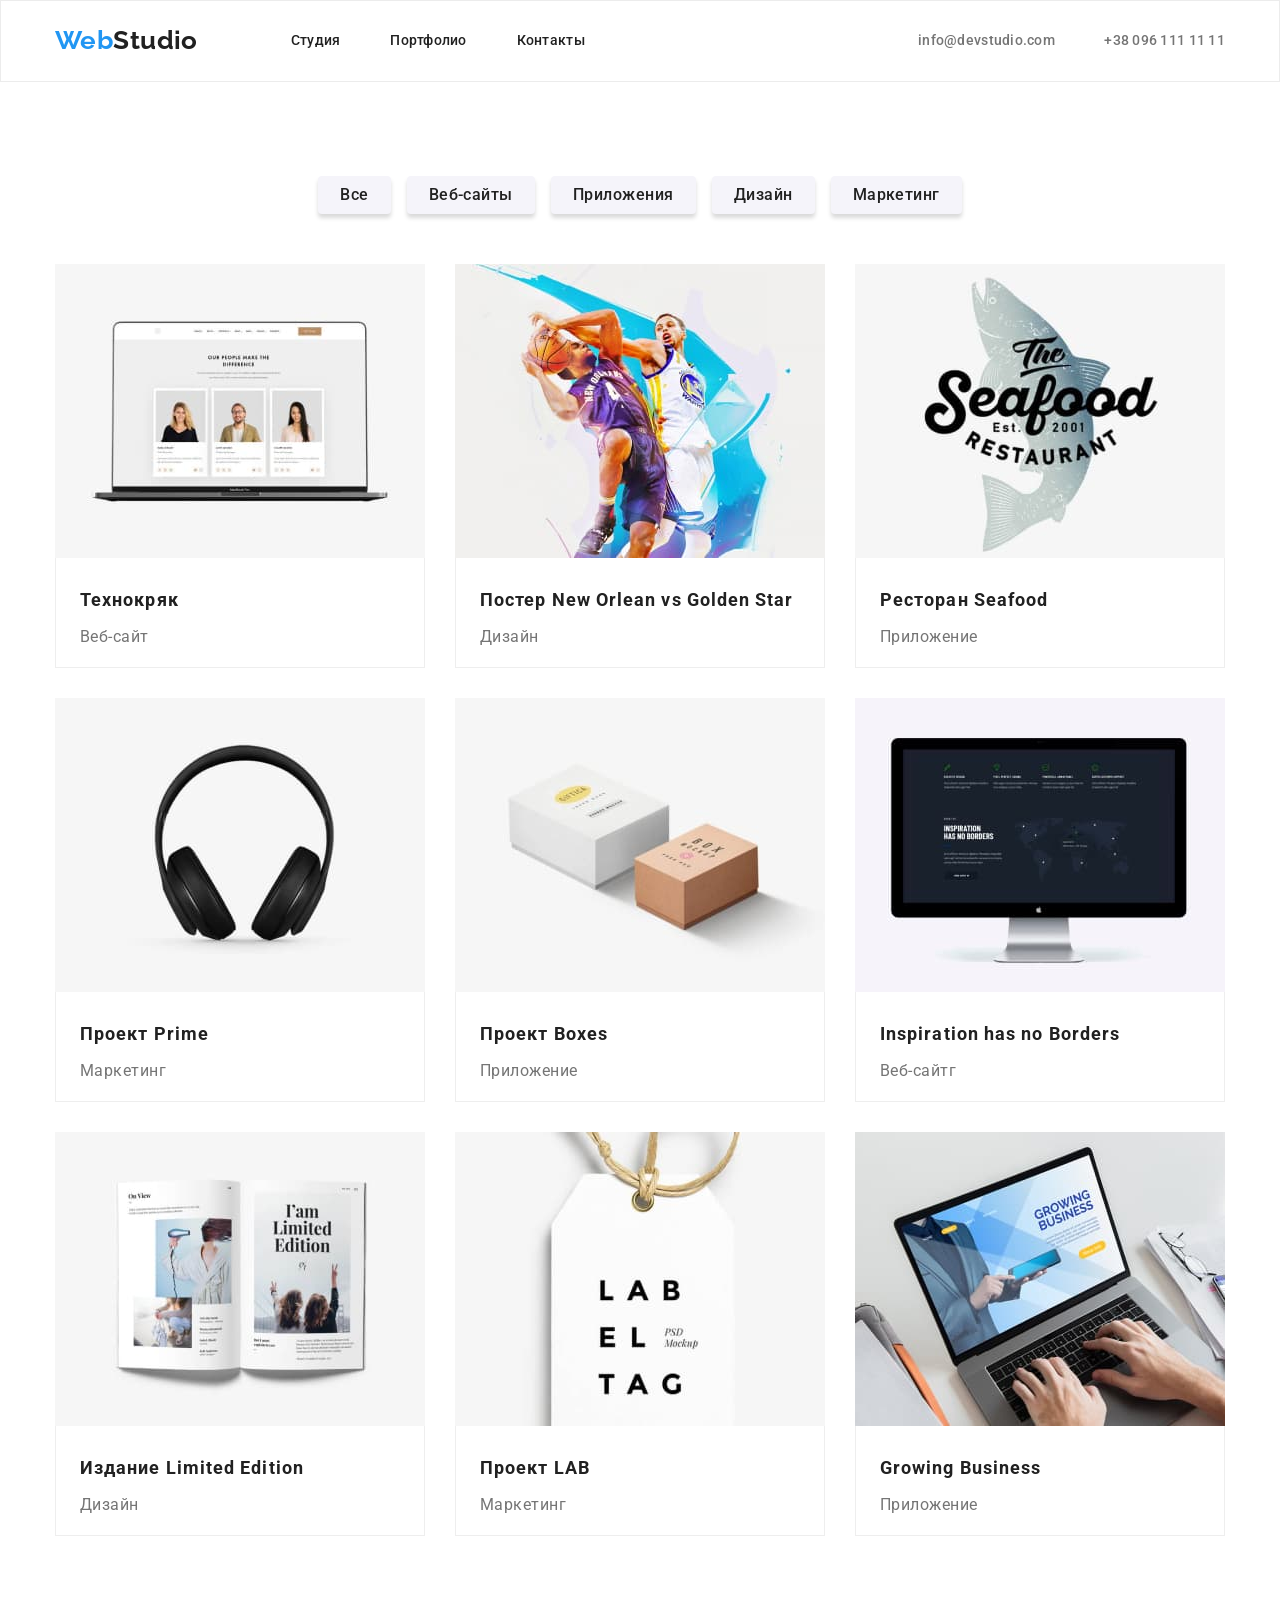
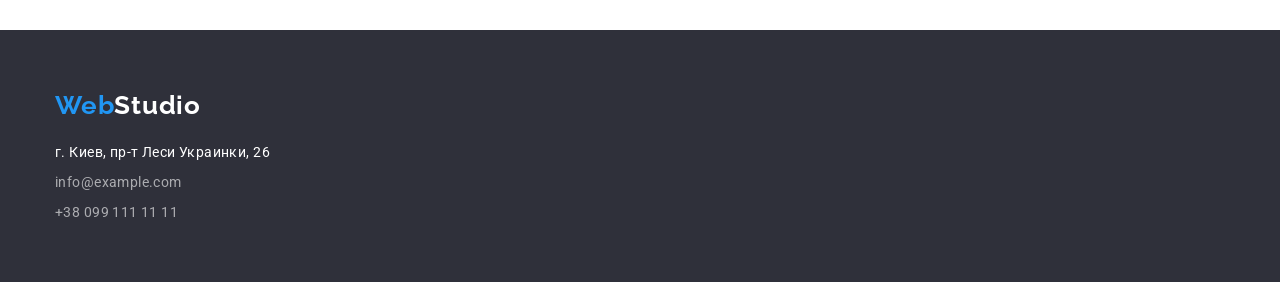
==== commit 0a510aa2: "footer" ====
--- a/portfolio.html
+++ b/portfolio.html
@@ -1,16 +1,20 @@
 <!DOCTYPE html>
 <html lang="ru">
-    <head>
-        <meta charset="UTF-8">
-        <meta http-equiv="X-UA-Compatible" content="IE=edge">
-        <meta name="viewport" content="width=device-width, initial-scale=1.0">
-        <title>Portfolio</title>
-        <link rel="preconnect" href="https://fonts.googleapis.com">
-        <link rel="preconnect" href="https://fonts.gstatic.com" crossorigin>
-        <link href="https://fonts.googleapis.com/css2?family=Raleway:wght@700&family=Roboto:wght@400;500;700;900&display=swap"
-            rel="stylesheet">
-        <link rel="stylesheet" href="./css/styles.css">
-    </head>
+<head>
+    <meta charset="UTF-8">
+    <meta http-equiv="X-UA-Compatible" content="IE=edge">
+    <meta name="viewport" content="width=device-width, initial-scale=1.0">
+    <title>WebStudio</title>
+    <link rel="preconnect" href="https://fonts.googleapis.com">
+    <link rel="preconnect" href="https://fonts.gstatic.com" crossorigin>
+    <link
+        href="https://fonts.googleapis.com/css2?family=Raleway:wght@700&family=Roboto:wght@400;500;700;900&display=swap"
+        rel="stylesheet">
+    <link rel="stylesheet" href="https://cdnjs.cloudflare.com/ajax/libs/modern-normalize/1.1.0/modern-normalize.min.css"
+        integrity="sha512-wpPYUAdjBVSE4KJnH1VR1HeZfpl1ub8YT/NKx4PuQ5NmX2tKuGu6U/JRp5y+Y8XG2tV+wKQpNHVUX03MfMFn9Q=="
+        crossorigin="anonymous" referrerpolicy="no-referrer" />
+    <link rel="stylesheet" href="./css/styles.css">
+</head>
     <body>
         <header class="header">
             <div class="container header-container">
@@ -121,23 +125,20 @@
         </main>
     <footer class="footer-background">
         <div class="container footer-container">
-            <a class="footer-logo link" 
-            href="./index.html" lang="en"><span class="footer-logo-web">Web</span>Studio
+            <a class="footer-logo link" href="./index.html" lang="en"><span class="footer-logo-web">Web</span>Studio
             </a>
             <address>
                 <ul class="address-list list">
-                    <li>
-                        <a class="footer-link link"
-                            href="https://goo.gl/maps/EG5BfM6RNB53mgnRA" 
-                            target="_blank"
+                    <li class="address-tittle">
+                        <a class="footer-link link" href="https://goo.gl/maps/EG5BfM6RNB53mgnRA" target="_blank"
                             rel="noopener noreferrer">
-                            г. Киев, пр-т Леси Украинки, 26
+                            <span class="address-link footer-link">г. Киев, пр-т Леси Украинки, 26</span>
                         </a>
                     </li>
-                    <li>
+                    <li class="address-tittle">
                         <a class="footer-link link" href="mailto:info@example.com">info@example.com</a>
                     </li>
-                    <li>
+                    <li class="address-tittle">
                         <a class="footer-link link" href="tel:+380991111111">+38 099 111 11 11</a>
                     </li>
                 </ul>
--- a/css/styles.css
+++ b/css/styles.css
@@ -144,13 +144,14 @@
 .hero {
   background: #2f303a;
   height: 600px;
+  padding: 0;
 }
 
 .container-btn {
   display: flex;
   align-items: center;
-  padding-bottom: 210px;
   justify-content: space-around;
+  padding-bottom: 200px;
 }
 
 button {
@@ -165,10 +166,6 @@
   padding: 10px 32px 10px 32px;
 }
 
-.hero-btm {
-  padding-top: 210px;
-}
-
 .hero-title {
   font-weight: 900;
   font-size: 44px;
@@ -288,21 +285,16 @@
 }
 
 /*footer*/
+.address-tittle {
+  margin-bottom: 9px;
+  height: 21px;
+}
 
 .footer-background {
   background: #2f303a;
   height: 252px;
   padding-top: 60px;
   padding-bottom: 60px;
-  box-sizing: border-box;
-}
-
-.address-list {
-  margin-top: 20px;
-  min-height: 81px;
-  display: flex;
-  flex-direction: column;
-  align-content: space-between;
 }
 
 .footer-logo {
@@ -313,6 +305,7 @@
   letter-spacing: 0.03em;
   color: var(--background-color);
   display: flex;
+  margin-bottom: 20px;
 }
 
 .footer-logo-web {
@@ -324,6 +317,9 @@
   font-size: 14px;
   line-height: 1.71;
   letter-spacing: 0.03em;
+  color: rgba(255, 255, 255, 0.6);
+}
+.address-link {
   color: var(--background-color);
 }
 
